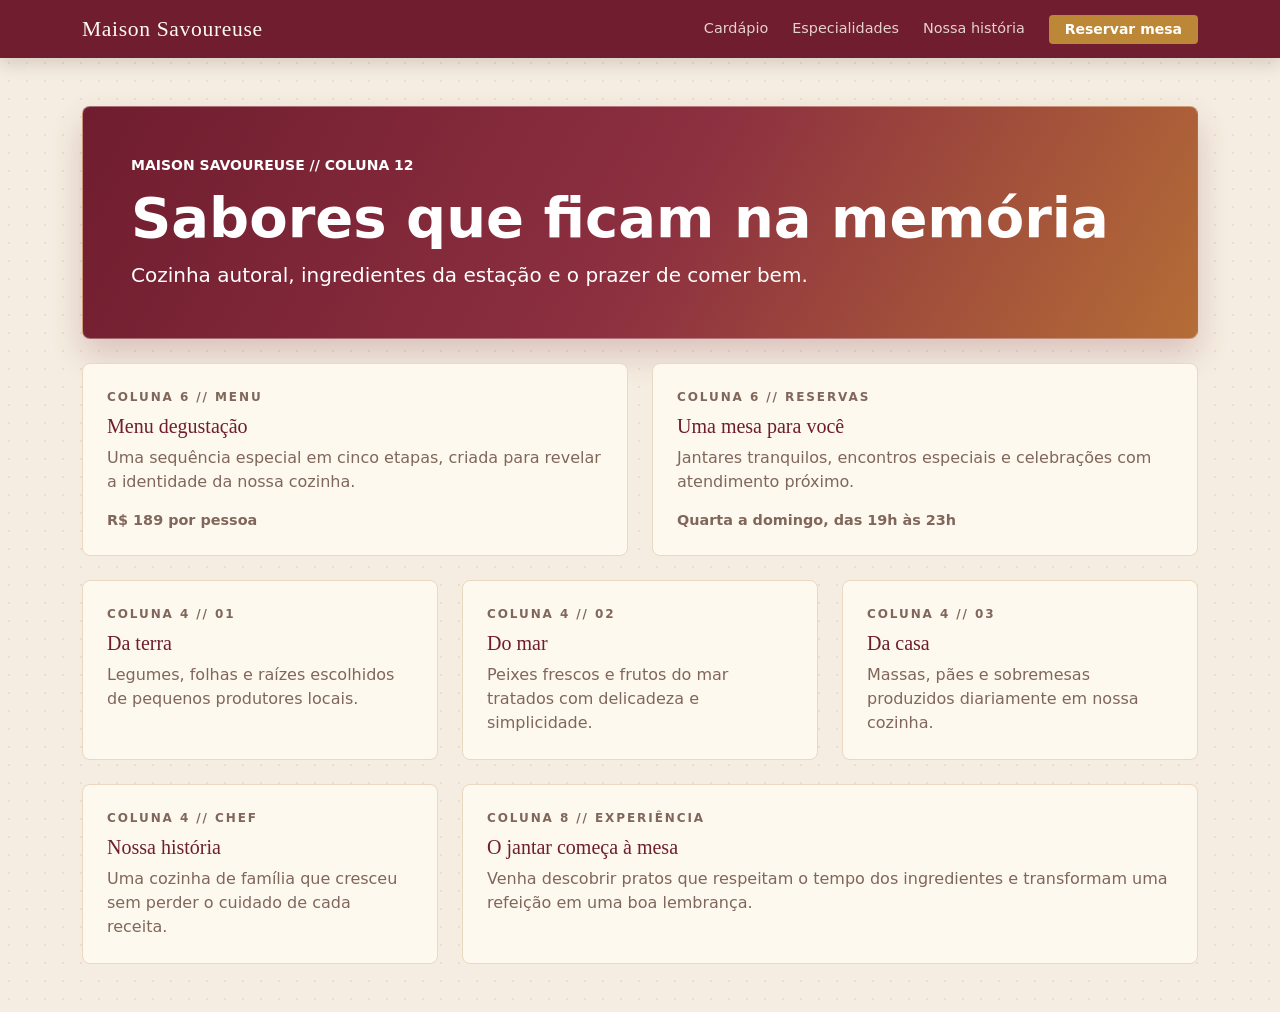
==== index.html @ 7efba105 "uptade" ====
<!DOCTYPE html>
<html lang="pt-br">
<head>
    <meta charset="UTF-8">
    <meta name="viewport" content="width=device-width, initial-scale=1.0">
    <title>Maison Savoureuse | Restaurante</title>
    <link href="https://cdn.jsdelivr.net/npm/bootstrap@5.3.3/dist/css/bootstrap.min.css" rel="stylesheet">
    <style>
        :root {
            --ink: #3b2018;
            --muted: #80665b;
            --wine: #6f1d2f;
            --gold: #bd8738;
            --cream: #fffaf1;
            --panel: rgba(255, 250, 241, .94);
            --line: #ead8c0;
        }

        body {
            background-color: #f5ede1;
            background-image: radial-gradient(rgba(111, 29, 47, .08) 1px, transparent 1px);
            background-size: 18px 18px;
            color: var(--ink);
            min-height: 100vh;
        }

        .navbar-restaurant {
            background: var(--wine);
            box-shadow: 0 .35rem 1rem rgba(59, 32, 24, .16);
        }

        .navbar-brand {
            color: #fffaf1;
            font-family: Georgia, 'Times New Roman', serif;
            font-size: 1.35rem;
            letter-spacing: .03em;
        }

        .navbar-brand:hover,
        .navbar-brand:focus {
            color: #f2d59d;
        }

        .navbar-restaurant .nav-link {
            color: rgba(255, 250, 241, .82);
            font-size: .9rem;
        }

        .navbar-restaurant .nav-link:hover,
        .navbar-restaurant .nav-link:focus {
            color: #fff;
        }

        .btn-reservation {
            background: var(--gold);
            border: 0;
            color: #fff;
            font-weight: 700;
        }

        .btn-reservation:hover,
        .btn-reservation:focus {
            background: #d29a45;
            color: #fff;
        }

        .jumbotron-custom {
            background: linear-gradient(120deg, #6f1d2f, #8d3040 52%, #b56d36);
            border: 1px solid rgba(255, 250, 241, .35);
            border-radius: .5rem;
            color: white;
            box-shadow: 0 1rem 2rem rgba(111, 29, 47, .2);
        }

        .layout-block {
            background: var(--panel);
            border: 1px solid var(--line);
            border-radius: .5rem;
            min-height: 150px;
            padding: 1.5rem;
            transition: transform .2s ease, border-color .2s ease;
        }

        .layout-block:hover {
            border-color: var(--gold);
            transform: translateY(-4px);
        }

        .content-highlight {
            animation: highlight-content 1.2s ease-in-out 2;
        }

        @keyframes highlight-content {
            0%, 100% {
                box-shadow: 0 0 0 rgba(189, 135, 56, 0);
            }
            50% {
                border-color: var(--gold);
                box-shadow: 0 0 0 .35rem rgba(189, 135, 56, .3), 0 0 2rem rgba(189, 135, 56, .5);
            }
        }

        .layout-block h2 {
            color: var(--wine);
            font-family: Georgia, 'Times New Roman', serif;
            font-size: 1.25rem;
        }

        .layout-block p {
            color: var(--muted);
            margin-bottom: 0;
        }

        .section-label {
            color: var(--gold);
            font-size: .75rem;
            font-weight: 700;
            letter-spacing: .16em;
            text-transform: uppercase;
        }

        .score {
            color: var(--wine);
            font-size: .9rem;
            font-weight: 700;
        }

    </style>
</head>
<body>
    <nav class="navbar navbar-expand-lg navbar-restaurant" aria-label="Navegação principal">
        <div class="container">
            <a class="navbar-brand" href="#inicio">Maison Savoureuse</a>
            <button class="navbar-toggler border-light" type="button" data-bs-toggle="collapse" data-bs-target="#menuPrincipal" aria-controls="menuPrincipal" aria-expanded="false" aria-label="Abrir menu">
                <span class="navbar-toggler-icon"></span>
            </button>
            <div class="collapse navbar-collapse" id="menuPrincipal">
                <ul class="navbar-nav ms-auto align-items-lg-center gap-lg-2">
                    <li class="nav-item"><a class="nav-link" href="#cardapio">Cardápio</a></li>
                    <li class="nav-item"><a class="nav-link" href="#especialidades">Especialidades</a></li>
                    <li class="nav-item"><a class="nav-link" href="#historia">Nossa história</a></li>
                    <li class="nav-item ms-lg-2"><a class="btn btn-reservation btn-sm px-3" href="#reservas">Reservar mesa</a></li>
                </ul>
            </div>
        </div>
    </nav>

    <main class="container py-5">
        <!-- Linha 1: uma coluna ocupando as 12 colunas. -->
        <div class="row mb-4">
            <div class="col-12">
                <section class="jumbotron-custom p-5" id="inicio">
                    <p class="text-uppercase small fw-bold mb-2">Maison Savoureuse // Coluna 12</p>
                    <h1 class="display-4 fw-bold">Sabores que ficam na memória</h1>
                    <p class="lead mb-0">Cozinha autoral, ingredientes da estação e o prazer de comer bem.</p>
                </section>
            </div>
        </div>

        <!-- Linha 2: duas colunas de tamanho 6. -->
        <div class="row g-4 mb-4">
            <div class="col-12 col-md-6">
                <section class="layout-block h-100">
                    <p class="section-label mb-2">Coluna 6 // Menu</p>
                    <h2 id="cardapio">Menu degustação</h2>
                    <p>Uma sequência especial em cinco etapas, criada para revelar a identidade da nossa cozinha.</p>
                    <p class="score mt-3">R$ 189 por pessoa</p>
                </section>
            </div>
            <div class="col-12 col-md-6">
                <section class="layout-block h-100">
                    <p class="section-label mb-2">Coluna 6 // Reservas</p>
                    <h2 id="reservas">Uma mesa para você</h2>
                    <p>Jantares tranquilos, encontros especiais e celebrações com atendimento próximo.</p>
                    <p class="score mt-3">Quarta a domingo, das 19h às 23h</p>
                </section>
            </div>
        </div>

        <!-- Linha 3: três colunas de tamanho 4. -->
        <div class="row g-4 mb-4">
            <div class="col-12 col-md-4">
                <section class="layout-block h-100">
                    <p class="section-label mb-2">Coluna 4 // 01</p>
                    <h2 id="especialidades">Da terra</h2>
                    <p>Legumes, folhas e raízes escolhidos de pequenos produtores locais.</p>
                </section>
            </div>
            <div class="col-12 col-md-4">
                <section class="layout-block h-100">
                    <p class="section-label mb-2">Coluna 4 // 02</p>
                    <h2>Do mar</h2>
                    <p>Peixes frescos e frutos do mar tratados com delicadeza e simplicidade.</p>
                </section>
            </div>
            <div class="col-12 col-md-4">
                <section class="layout-block h-100">
                    <p class="section-label mb-2">Coluna 4 // 03</p>
                    <h2>Da casa</h2>
                    <p>Massas, pães e sobremesas produzidos diariamente em nossa cozinha.</p>
                </section>
            </div>
        </div>

        <!-- Linha 4: uma coluna de tamanho 4 e outra de tamanho 8. -->
        <div class="row g-4">
            <div class="col-12 col-md-4">
                <section class="layout-block h-100">
                    <p class="section-label mb-2">Coluna 4 // Chef</p>
                    <h2 id="historia">Nossa história</h2>
                    <p>Uma cozinha de família que cresceu sem perder o cuidado de cada receita.</p>
                </section>
            </div>
            <div class="col-12 col-md-8">
                <section class="layout-block h-100">
                    <p class="section-label mb-2">Coluna 8 // Experiência</p>
                    <h2>O jantar começa à mesa</h2>
                    <p>Venha descobrir pratos que respeitam o tempo dos ingredientes e transformam uma refeição em uma boa lembrança.</p>
                </section>
            </div>
        </div>
    </main>

    <script src="https://cdn.jsdelivr.net/npm/bootstrap@5.3.3/dist/js/bootstrap.bundle.min.js"></script>
    <script>
        document.querySelectorAll('.navbar a[href^="#"]').forEach((link) => {
            link.addEventListener('click', (event) => {
                const target = document.querySelector(link.getAttribute('href'));

                if (!target) {
                    return;
                }

                event.preventDefault();
                const contentBlock = target.closest('.layout-block') || target;
                contentBlock.classList.remove('content-highlight');
                contentBlock.scrollIntoView({ behavior: 'smooth', block: 'center' });
                window.history.replaceState(null, '', link.getAttribute('href'));

                requestAnimationFrame(() => {
                    contentBlock.classList.add('content-highlight');
                });

                contentBlock.addEventListener('animationend', () => {
                    contentBlock.classList.remove('content-highlight');
                }, { once: true });
            });
        });
    </script>
</body>
</html>
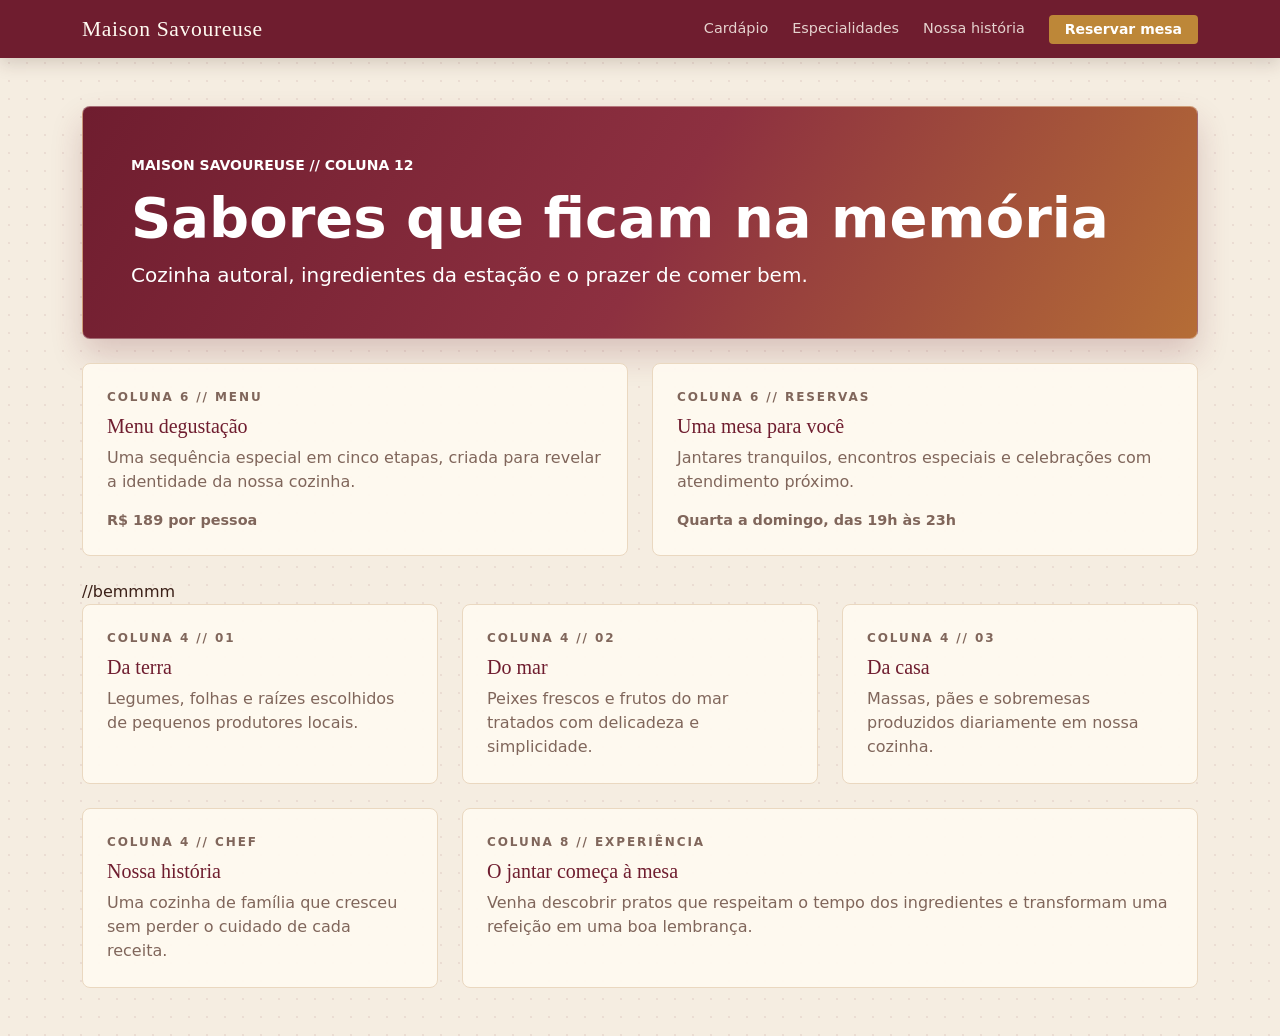
==== commit c7bbf29c: "uptade dana#" ====
--- a/index.html
+++ b/index.html
@@ -177,7 +177,7 @@
             </div>
         </div>
 
-        <!-- Linha 3: três colunas de tamanho 4. -->
+        <!-- Linha 3: três colunas de tamanho 4. -->//bemmmm
         <div class="row g-4 mb-4">
             <div class="col-12 col-md-4">
                 <section class="layout-block h-100">
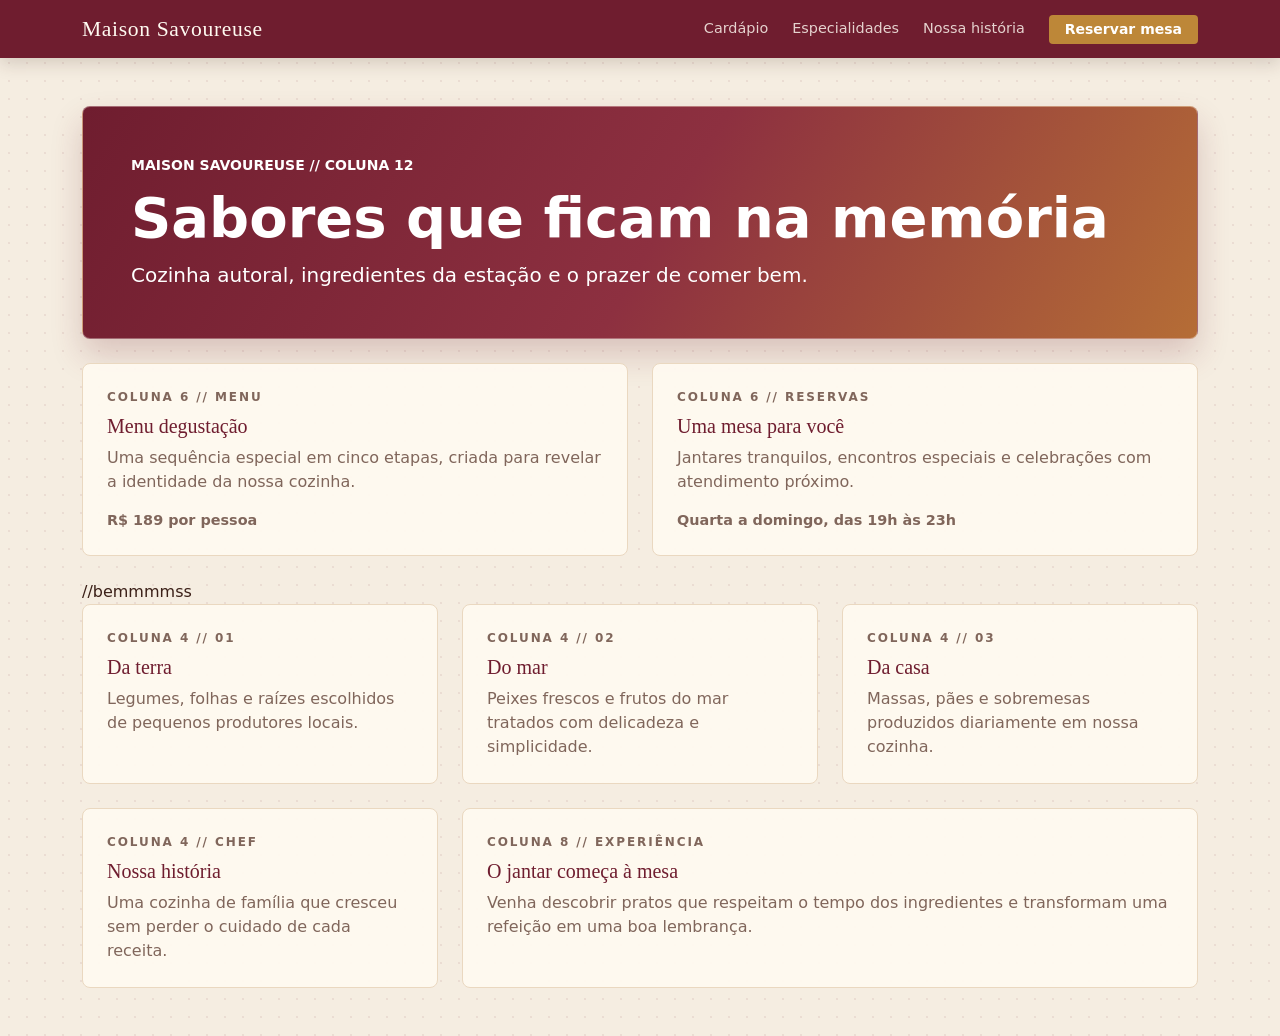
==== commit b88b6a88: "dana br" ====
--- a/index.html
+++ b/index.html
@@ -177,7 +177,7 @@
             </div>
         </div>
 
-        <!-- Linha 3: três colunas de tamanho 4. -->//bemmmm
+        <!-- Linha 3: três colunas de tamanho 4. -->//bemmmmss
         <div class="row g-4 mb-4">
             <div class="col-12 col-md-4">
                 <section class="layout-block h-100">
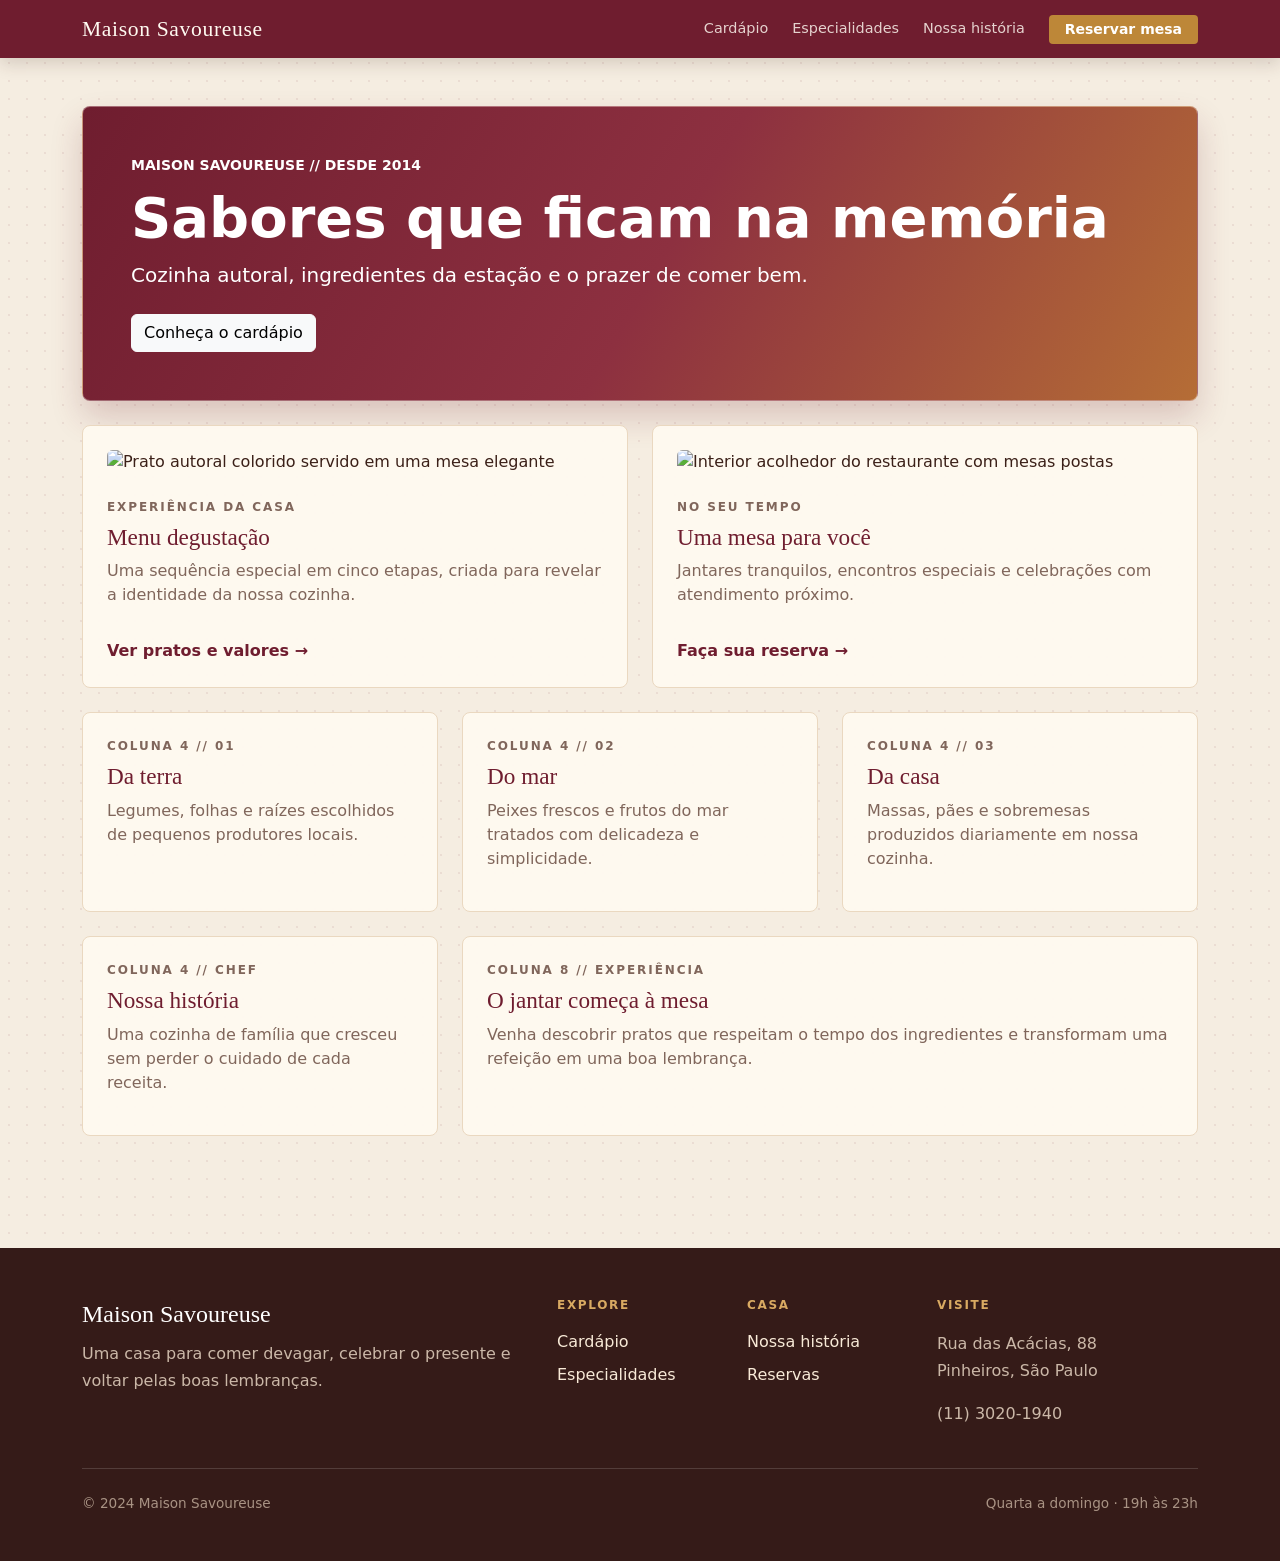
==== commit 4c7f2dfb: "Adiciona páginas HTML para Cardápio, Especialidades, Nossa História e Reservas; cria arquivo CSS par" ====
--- a/index.html
+++ b/index.html
@@ -5,141 +5,21 @@
     <meta name="viewport" content="width=device-width, initial-scale=1.0">
     <title>Maison Savoureuse | Restaurante</title>
     <link href="https://cdn.jsdelivr.net/npm/bootstrap@5.3.3/dist/css/bootstrap.min.css" rel="stylesheet">
-    <style>
-        :root {
-            --ink: #3b2018;
-            --muted: #80665b;
-            --wine: #6f1d2f;
-            --gold: #bd8738;
-            --cream: #fffaf1;
-            --panel: rgba(255, 250, 241, .94);
-            --line: #ead8c0;
-        }
-
-        body {
-            background-color: #f5ede1;
-            background-image: radial-gradient(rgba(111, 29, 47, .08) 1px, transparent 1px);
-            background-size: 18px 18px;
-            color: var(--ink);
-            min-height: 100vh;
-        }
-
-        .navbar-restaurant {
-            background: var(--wine);
-            box-shadow: 0 .35rem 1rem rgba(59, 32, 24, .16);
-        }
-
-        .navbar-brand {
-            color: #fffaf1;
-            font-family: Georgia, 'Times New Roman', serif;
-            font-size: 1.35rem;
-            letter-spacing: .03em;
-        }
-
-        .navbar-brand:hover,
-        .navbar-brand:focus {
-            color: #f2d59d;
-        }
-
-        .navbar-restaurant .nav-link {
-            color: rgba(255, 250, 241, .82);
-            font-size: .9rem;
-        }
-
-        .navbar-restaurant .nav-link:hover,
-        .navbar-restaurant .nav-link:focus {
-            color: #fff;
-        }
-
-        .btn-reservation {
-            background: var(--gold);
-            border: 0;
-            color: #fff;
-            font-weight: 700;
-        }
-
-        .btn-reservation:hover,
-        .btn-reservation:focus {
-            background: #d29a45;
-            color: #fff;
-        }
-
-        .jumbotron-custom {
-            background: linear-gradient(120deg, #6f1d2f, #8d3040 52%, #b56d36);
-            border: 1px solid rgba(255, 250, 241, .35);
-            border-radius: .5rem;
-            color: white;
-            box-shadow: 0 1rem 2rem rgba(111, 29, 47, .2);
-        }
-
-        .layout-block {
-            background: var(--panel);
-            border: 1px solid var(--line);
-            border-radius: .5rem;
-            min-height: 150px;
-            padding: 1.5rem;
-            transition: transform .2s ease, border-color .2s ease;
-        }
-
-        .layout-block:hover {
-            border-color: var(--gold);
-            transform: translateY(-4px);
-        }
-
-        .content-highlight {
-            animation: highlight-content 1.2s ease-in-out 2;
-        }
-
-        @keyframes highlight-content {
-            0%, 100% {
-                box-shadow: 0 0 0 rgba(189, 135, 56, 0);
-            }
-            50% {
-                border-color: var(--gold);
-                box-shadow: 0 0 0 .35rem rgba(189, 135, 56, .3), 0 0 2rem rgba(189, 135, 56, .5);
-            }
-        }
-
-        .layout-block h2 {
-            color: var(--wine);
-            font-family: Georgia, 'Times New Roman', serif;
-            font-size: 1.25rem;
-        }
-
-        .layout-block p {
-            color: var(--muted);
-            margin-bottom: 0;
-        }
-
-        .section-label {
-            color: var(--gold);
-            font-size: .75rem;
-            font-weight: 700;
-            letter-spacing: .16em;
-            text-transform: uppercase;
-        }
-
-        .score {
-            color: var(--wine);
-            font-size: .9rem;
-            font-weight: 700;
-        }
-
-    </style>
+    <link rel="stylesheet" href="site.css">
 </head>
 <body>
     <nav class="navbar navbar-expand-lg navbar-restaurant" aria-label="Navegação principal">
         <div class="container">
-            <a class="navbar-brand" href="#inicio">Maison Savoureuse</a>
+            <a class="navbar-brand" href="index.html">Maison Savoureuse</a>
             <button class="navbar-toggler border-light" type="button" data-bs-toggle="collapse" data-bs-target="#menuPrincipal" aria-controls="menuPrincipal" aria-expanded="false" aria-label="Abrir menu">
                 <span class="navbar-toggler-icon"></span>
             </button>
             <div class="collapse navbar-collapse" id="menuPrincipal">
                 <ul class="navbar-nav ms-auto align-items-lg-center gap-lg-2">
-                    <li class="nav-item"><a class="nav-link" href="#cardapio">Cardápio</a></li>
-                    <li class="nav-item"><a class="nav-link" href="#especialidades">Especialidades</a></li>
-                    <li class="nav-item"><a class="nav-link" href="#historia">Nossa história</a></li>
-                    <li class="nav-item ms-lg-2"><a class="btn btn-reservation btn-sm px-3" href="#reservas">Reservar mesa</a></li>
+                    <li class="nav-item"><a class="nav-link" href="cardapio.html">Cardápio</a></li>
+                    <li class="nav-item"><a class="nav-link" href="especialidades.html">Especialidades</a></li>
+                    <li class="nav-item"><a class="nav-link" href="historia.html">Nossa história</a></li>
+                    <li class="nav-item ms-lg-2"><a class="btn btn-reservation btn-sm px-3" href="reservas.html">Reservar mesa</a></li>
                 </ul>
             </div>
         </div>
@@ -150,9 +30,10 @@
         <div class="row mb-4">
             <div class="col-12">
                 <section class="jumbotron-custom p-5" id="inicio">
-                    <p class="text-uppercase small fw-bold mb-2">Maison Savoureuse // Coluna 12</p>
+                    <p class="text-uppercase small fw-bold mb-2">Maison Savoureuse // desde 2014</p>
                     <h1 class="display-4 fw-bold">Sabores que ficam na memória</h1>
                     <p class="lead mb-0">Cozinha autoral, ingredientes da estação e o prazer de comer bem.</p>
+                    <a class="btn btn-light mt-4" href="cardapio.html">Conheça o cardápio</a>
                 </section>
             </div>
         </div>
@@ -161,28 +42,30 @@
         <div class="row g-4 mb-4">
             <div class="col-12 col-md-6">
                 <section class="layout-block h-100">
-                    <p class="section-label mb-2">Coluna 6 // Menu</p>
-                    <h2 id="cardapio">Menu degustação</h2>
+                    <img class="feature-image mb-4" src="https://images.unsplash.com/photo-1515003197210-e0cd71810b5f?auto=format&fit=crop&w=900&q=85" alt="Prato autoral colorido servido em uma mesa elegante">
+                    <p class="section-label mb-2">Experiência da casa</p>
+                    <h2>Menu degustação</h2>
                     <p>Uma sequência especial em cinco etapas, criada para revelar a identidade da nossa cozinha.</p>
-                    <p class="score mt-3">R$ 189 por pessoa</p>
+                    <a class="text-link mt-3 d-inline-block" href="cardapio.html">Ver pratos e valores &rarr;</a>
                 </section>
             </div>
             <div class="col-12 col-md-6">
                 <section class="layout-block h-100">
-                    <p class="section-label mb-2">Coluna 6 // Reservas</p>
-                    <h2 id="reservas">Uma mesa para você</h2>
+                    <img class="feature-image mb-4" src="https://images.unsplash.com/photo-1414235077428-338989a2e8c0?auto=format&fit=crop&w=900&q=85" alt="Interior acolhedor do restaurante com mesas postas">
+                    <p class="section-label mb-2">No seu tempo</p>
+                    <h2>Uma mesa para você</h2>
                     <p>Jantares tranquilos, encontros especiais e celebrações com atendimento próximo.</p>
-                    <p class="score mt-3">Quarta a domingo, das 19h às 23h</p>
+                    <a class="text-link mt-3 d-inline-block" href="reservas.html">Faça sua reserva &rarr;</a>
                 </section>
             </div>
         </div>
 
-        <!-- Linha 3: três colunas de tamanho 4. -->//bemmmmss
+        <!-- Linha 3: três colunas de tamanho 4. -->
         <div class="row g-4 mb-4">
             <div class="col-12 col-md-4">
                 <section class="layout-block h-100">
                     <p class="section-label mb-2">Coluna 4 // 01</p>
-                    <h2 id="especialidades">Da terra</h2>
+                    <h2>Da terra</h2>
                     <p>Legumes, folhas e raízes escolhidos de pequenos produtores locais.</p>
                 </section>
             </div>
@@ -207,7 +90,7 @@
             <div class="col-12 col-md-4">
                 <section class="layout-block h-100">
                     <p class="section-label mb-2">Coluna 4 // Chef</p>
-                    <h2 id="historia">Nossa história</h2>
+                    <h2>Nossa história</h2>
                     <p>Uma cozinha de família que cresceu sem perder o cuidado de cada receita.</p>
                 </section>
             </div>
@@ -221,31 +104,21 @@
         </div>
     </main>
 
+    <footer class="site-footer">
+        <div class="container py-5">
+            <div class="row g-4">
+                <div class="col-lg-5">
+                    <p class="footer-brand mb-2">Maison Savoureuse</p>
+                    <p class="footer-copy">Uma casa para comer devagar, celebrar o presente e voltar pelas boas lembranças.</p>
+                </div>
+                <div class="col-6 col-lg-2"><p class="footer-heading">Explore</p><a href="cardapio.html">Cardápio</a><a href="especialidades.html">Especialidades</a></div>
+                <div class="col-6 col-lg-2"><p class="footer-heading">Casa</p><a href="historia.html">Nossa história</a><a href="reservas.html">Reservas</a></div>
+                <div class="col-lg-3"><p class="footer-heading">Visite</p><p class="footer-copy">Rua das Acácias, 88<br>Pinheiros, São Paulo</p><p class="footer-copy">(11) 3020-1940</p></div>
+            </div>
+            <div class="footer-bottom mt-4 pt-4"><span>© 2024 Maison Savoureuse</span><span>Quarta a domingo · 19h às 23h</span></div>
+        </div>
+    </footer>
+
     <script src="https://cdn.jsdelivr.net/npm/bootstrap@5.3.3/dist/js/bootstrap.bundle.min.js"></script>
-    <script>
-        document.querySelectorAll('.navbar a[href^="#"]').forEach((link) => {
-            link.addEventListener('click', (event) => {
-                const target = document.querySelector(link.getAttribute('href'));
-
-                if (!target) {
-                    return;
-                }
-
-                event.preventDefault();
-                const contentBlock = target.closest('.layout-block') || target;
-                contentBlock.classList.remove('content-highlight');
-                contentBlock.scrollIntoView({ behavior: 'smooth', block: 'center' });
-                window.history.replaceState(null, '', link.getAttribute('href'));
-
-                requestAnimationFrame(() => {
-                    contentBlock.classList.add('content-highlight');
-                });
-
-                contentBlock.addEventListener('animationend', () => {
-                    contentBlock.classList.remove('content-highlight');
-                }, { once: true });
-            });
-        });
-    </script>
 </body>
 </html>
--- a/site.css
+++ b/site.css
@@ -0,0 +1,76 @@
+:root {
+    --ink: #3b2018;
+    --muted: #80665b;
+    --wine: #6f1d2f;
+    --gold: #bd8738;
+    --cream: #fffaf1;
+    --panel: rgba(255, 250, 241, .95);
+    --line: #ead8c0;
+}
+
+body {
+    background: #f5ede1;
+    background-image: radial-gradient(rgba(111, 29, 47, .08) 1px, transparent 1px);
+    background-size: 18px 18px;
+    color: var(--ink);
+    min-height: 100vh;
+}
+
+.navbar-restaurant {
+    background: var(--wine);
+    box-shadow: 0 .35rem 1rem rgba(59, 32, 24, .16);
+}
+
+.navbar-brand {
+    color: var(--cream);
+    font-family: Georgia, 'Times New Roman', serif;
+    font-size: 1.35rem;
+    letter-spacing: .03em;
+}
+
+.navbar-brand:hover, .navbar-brand:focus { color: #f2d59d; }
+.navbar-restaurant .nav-link { color: rgba(255, 250, 241, .82); font-size: .9rem; }
+.navbar-restaurant .nav-link:hover, .navbar-restaurant .nav-link:focus { color: #fff; }
+.btn-reservation { background: var(--gold); border: 0; color: #fff; font-weight: 700; }
+.btn-reservation:hover, .btn-reservation:focus { background: #d29a45; color: #fff; }
+
+.jumbotron-custom {
+    background: linear-gradient(120deg, #6f1d2f, #8d3040 52%, #b56d36);
+    border: 1px solid rgba(255, 250, 241, .35);
+    border-radius: .5rem;
+    color: #fff;
+    box-shadow: 0 1rem 2rem rgba(111, 29, 47, .2);
+    overflow: hidden;
+}
+
+.layout-block {
+    background: var(--panel);
+    border: 1px solid var(--line);
+    border-radius: .5rem;
+    min-height: 150px;
+    padding: 1.5rem;
+    transition: transform .2s ease, border-color .2s ease;
+}
+.layout-block:hover { border-color: var(--gold); transform: translateY(-4px); }
+.layout-block h2 { color: var(--wine); font-family: Georgia, 'Times New Roman', serif; font-size: 1.45rem; }
+.layout-block p { color: var(--muted); }
+.section-label { color: var(--gold); font-size: .75rem; font-weight: 700; letter-spacing: .16em; text-transform: uppercase; }
+.text-link { color: var(--wine); font-weight: 700; text-decoration: none; }
+.text-link:hover { color: var(--gold); }
+.feature-image { width: 100%; height: 190px; object-fit: cover; border-radius: .35rem; }
+.page-hero { padding: 4rem 2rem; }
+.page-hero h1 { font-family: Georgia, 'Times New Roman', serif; }
+.menu-price { color: var(--wine); font-weight: 700; white-space: nowrap; }
+
+.site-footer { background: #351b18; color: #f8ead7; margin-top: 4rem; }
+.footer-brand { color: #fff; font-family: Georgia, 'Times New Roman', serif; font-size: 1.5rem; }
+.footer-heading { color: #d9aa62; font-size: .75rem; font-weight: 700; letter-spacing: .14em; text-transform: uppercase; }
+.footer-copy { color: #cbb8a8; line-height: 1.7; }
+.site-footer a { color: #f8ead7; display: block; margin-bottom: .55rem; text-decoration: none; }
+.site-footer a:hover { color: #d9aa62; }
+.footer-bottom { border-top: 1px solid rgba(255,255,255,.15); color: #a99384; display: flex; font-size: .85rem; justify-content: space-between; }
+
+@media (max-width: 575px) {
+    .jumbotron-custom { padding: 2rem !important; }
+    .footer-bottom { flex-direction: column; gap: .5rem; }
+}
